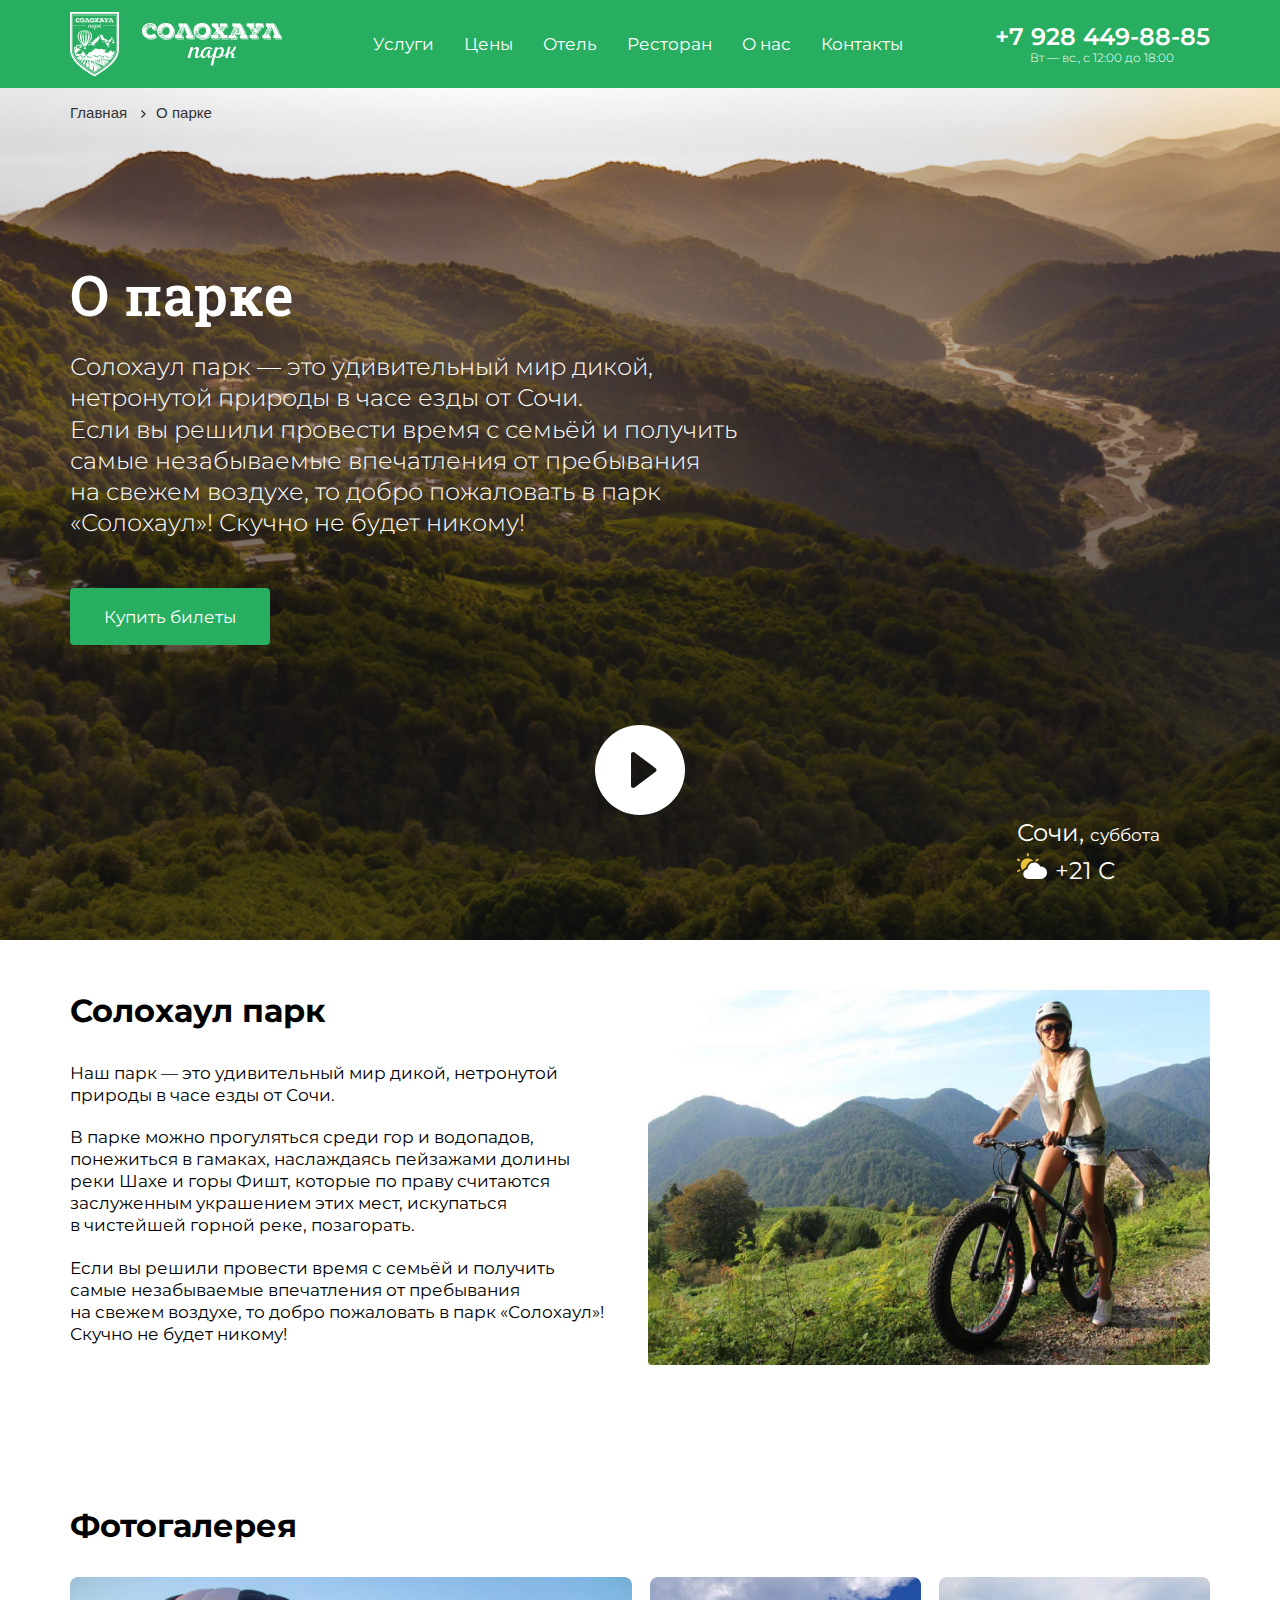
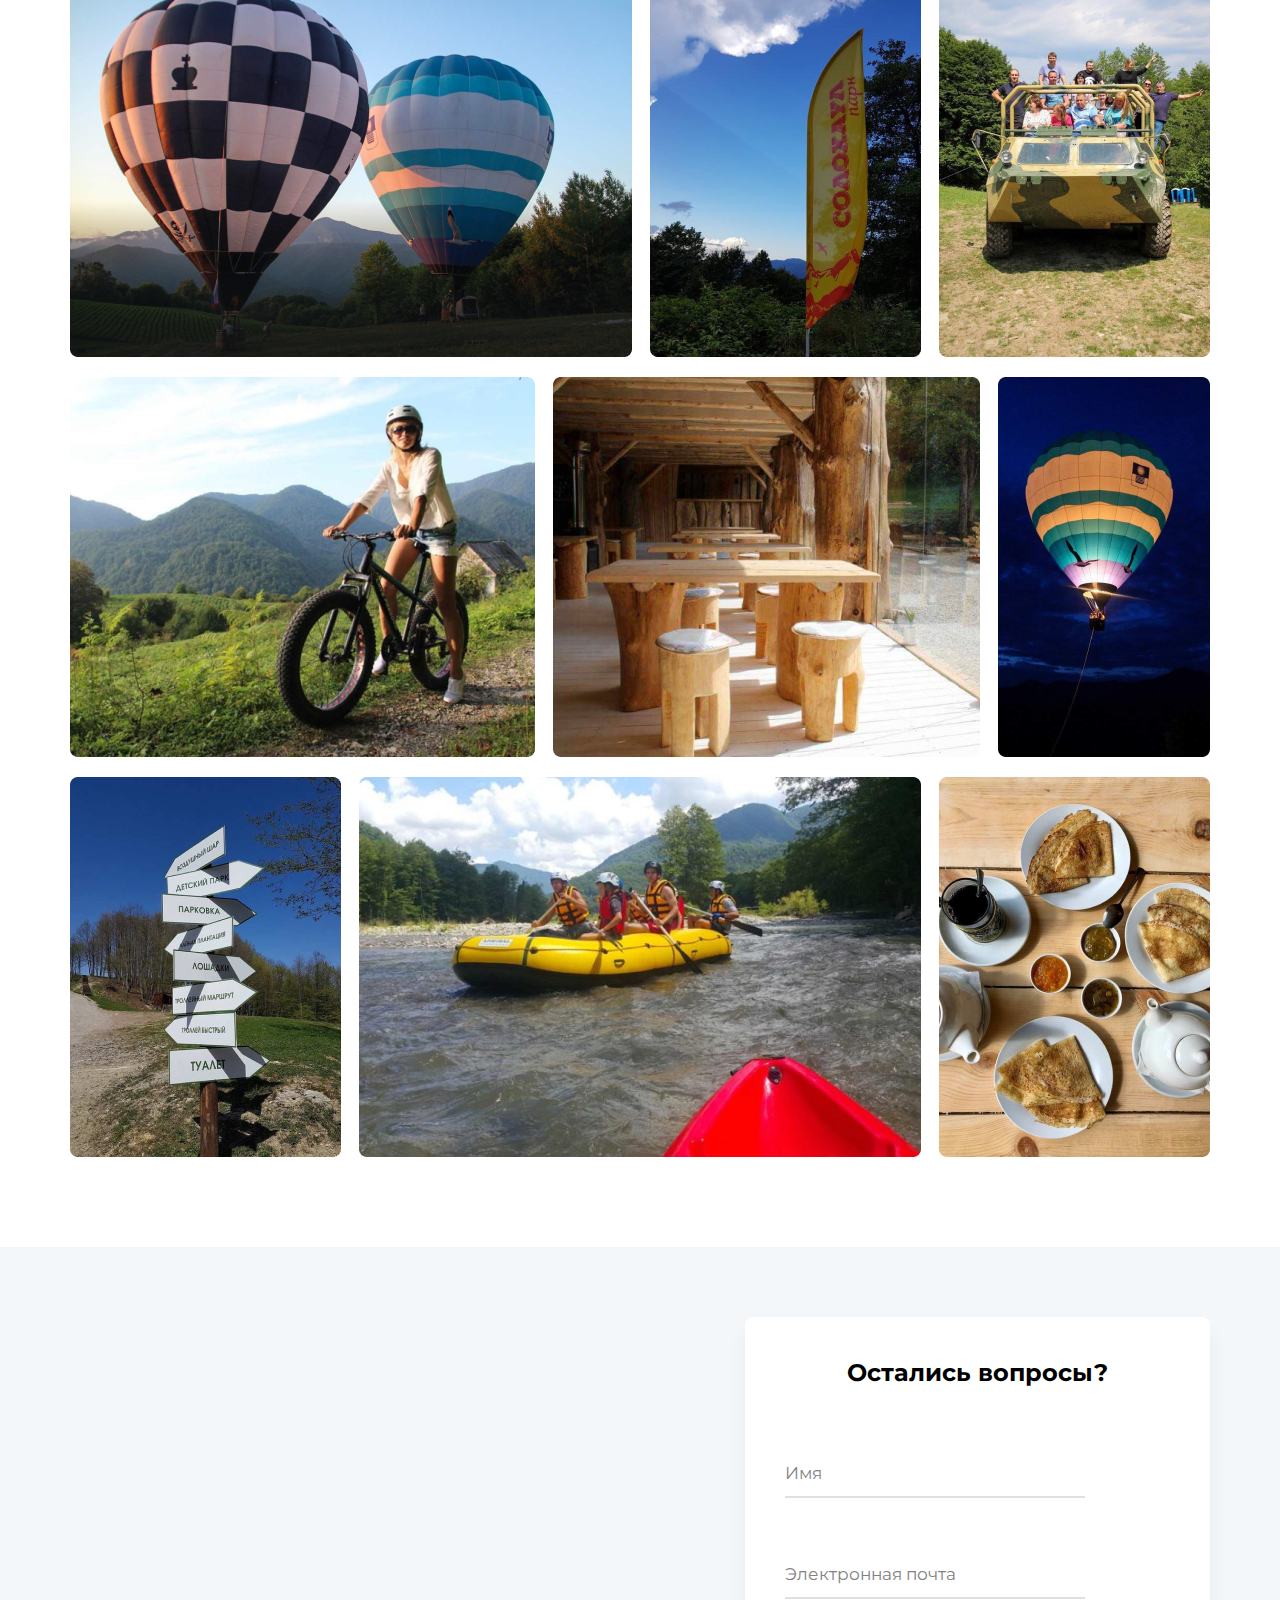
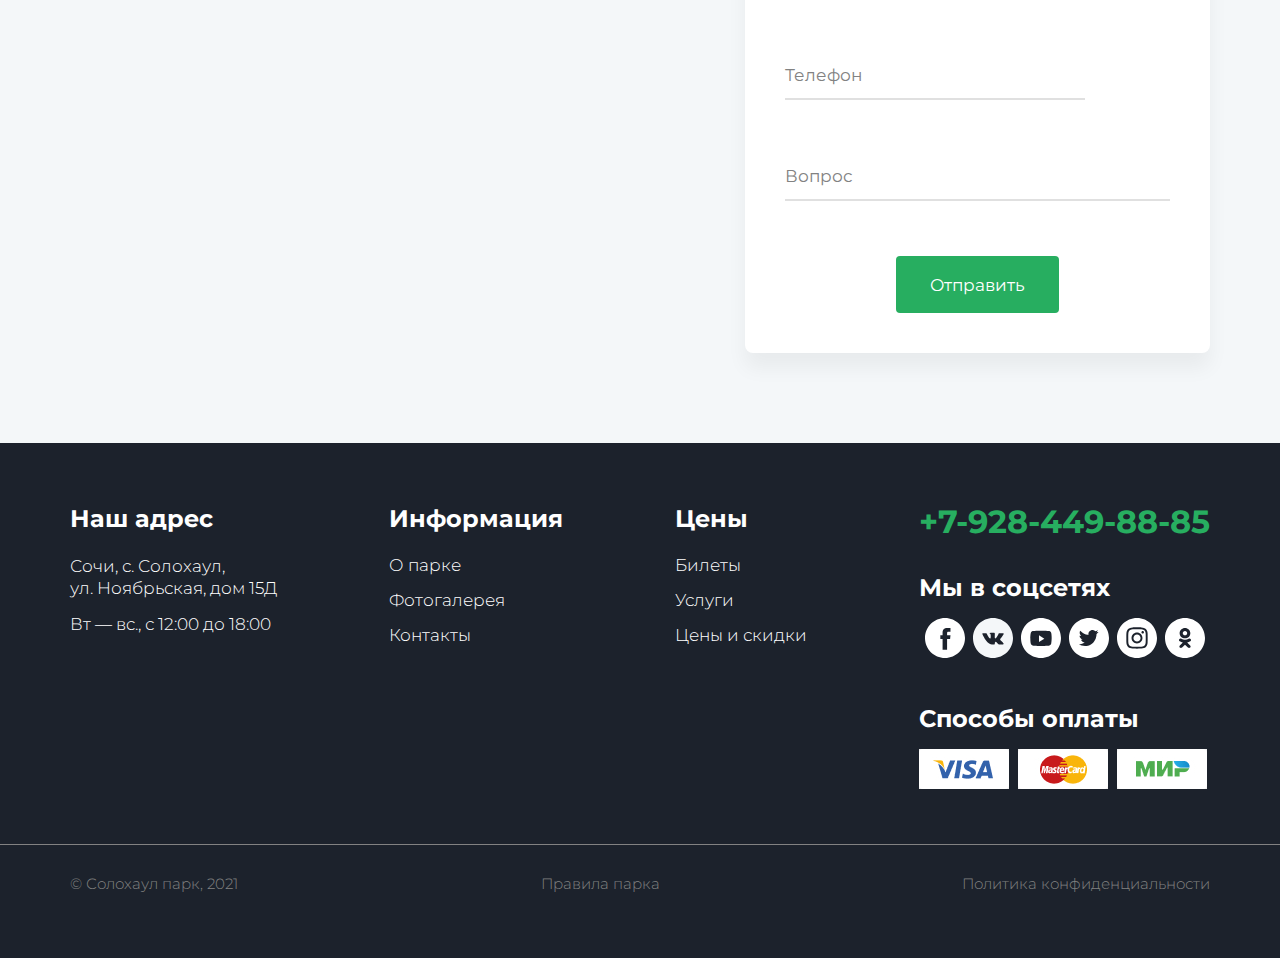
==== about.html @ 39787b90 "added new about section" ====
<!DOCTYPE html>
<html lang="ru">
<head>
  <meta charset="UTF-8">
  <meta http-equiv="X-UA-Compatible" content="IE=edge">
  <meta name="viewport" content="width=device-width, initial-scale=1.0">
  <title>О нас</title>
  <link rel="stylesheet" href="./assets/css/style.css">
</head>
  <body>

    <header class="header">
      <div class="container header__container">
  
        <!-- Logo -->
        <a class="header__logo" href="#">
          <img src="./assets/svg/logo.svg" alt="Эмблема">
          <img src="./assets/img/logo.png" alt="Солохаул Парк">
        </a>
        <!-- Logo end -->
  
        <!-- Menu -->
        <nav>
          <ul class="navigation__list">
            <li class="list__item">
              <a href="#">Услуги</a>
              <ul class="submenu">
                <li class="submenu__item"><a href="#">Свободные полёты на воздушном шаре</a></li>
                <li class="submenu__item"><a href="#">Полет над долиной на дерижабле</a></li>
                <li class="submenu__item"><a href="#">Зиплайн протяженностью в 1 км
                </a></li>
                <li class="submenu__item"><a href="#">Трофи-экскурсия на настоящем БТР</a></li>
                <li class="submenu__item"><a href="#">Рафтинг (сплав по горной реке)</a></li>
                <li class="submenu__item"><a href="#">Троллейный парк длинной в 1 км</a></li>
                <li class="submenu__item"><a href="#">Тир на территории «Солохаул» парка</a></li>
                <li class="submenu__item"><a href="#">Корпоративные мероприятия</a></li>
                <li class="submenu__item"><a href="#">Подарочные сертификаты на услуги</a></li>
              </ul>
            </li>
            <li class="list__item"><a href="#">Цены</a></li>
            <li class="list__item"><a href="#">Отель</a></li>
            <li class="list__item"><a href="#">Ресторан</a></li>
            <li class="list__item"><a href="#">О нас</a></li>
            <li class="list__item"><a href="#">Контакты</a></li>
          </ul>
        </nav>
        <!-- Menu end -->
  
        <!-- Contacting -->
        <div class="contacting">
          <a href="tel: +7 928 449-88-85" class="header__number">+7 928 449-88-85</a>
          <span class="works-hours">Вт — вc., с 12:00 до 18:00</span>
        </div>
        <!-- Contacting end -->
  
        <!-- Burger -->
        <div class="header__burger">
          <span></span>
        </div>
        <!-- Burger end -->
  
      </div>
    </header>

    <main>

      <!-- Opening -->

    <section class="about-us opening">
      <div class="container opening__container">

        <div class="bread-crumbs">
          <ul class="bread-crumbs__list">
            <li>
              <a href="#" class="bread-crumbs__item">Главная</a>
            </li>
            <li>
              <a href="#" class="bread-crumbs__item">О парке</a>
            </li>
          </ul>
        </div>

        <div class="opening__inner">
          <h1 class="title main__title">О парке</h1>
          <p>Солохаул парк — это удивительный мир дикой, нетронутой природы в часе езды от Сочи.</p>
          <p class="second-description">Если вы решили провести время с семьёй и получить самые незабываемые впечатления от пребывания на свежем воздухе, то добро пожаловать в парк «Солохаул»! Скучно не будет никому!</p>
          <button class="btn btn--green">Купить билеты</button>
        </div>

        
        <div class="widget">
          <!-- Play button -->
          <div class="play-btn">
            <img src="./assets/svg/play.svg" alt="Play">
          </div>
          <!-- Play button end -->

          <!-- Weather -->
          <div class="weather">
            <div class="town">Сочи, <span>суббота</span></div>
            <div class="temperature">+21 С</div>
          </div>
          <!-- Weather end -->
          
        </div>
      </div>
    </section>

    <!-- Opening end -->


    <!-- About -->

    <section class="about">
      <div class="container about__container">
        <div class="about__inner">
          <h2 class="about__subtitle">Солохаул парк</h2>
          <p class="about__description">Наш парк — это удивительный мир дикой, нетронутой природы в часе езды от Сочи.</p>
          <p class="about__description">В парке можно прогуляться среди гор и водопадов, понежиться в гамаках, наслаждаясь пейзажами долины реки Шахе и горы Фишт, которые по праву считаются заслуженным украшением этих мест, искупаться в чистейшей горной реке, позагорать.</p>
          <p class="about__description">Если вы решили провести время с семьёй и получить самые незабываемые впечатления от пребывания на свежем воздухе, то добро пожаловать в парк «Солохаул»! Скучно не будет никому!</p>
        </div>

        <img src="./assets/img/about-img.jpg" alt="Велосипедист в горах">

      </div>
    </section>

    <!-- About end -->

    <!-- Gallery -->

    <section class="gallery">
      <div class="container gallery__container">
        <h2 class="gallery__title">Фотогалерея</h2>
        <div class="grid__photo">
          <a href="#"><img src="./assets/img/air-baloon.png" alt="Воздушный шар"></a>
          <a href="#"><img src="./assets/img/solohaul-flag.png" alt="Флаг Солохаул"></a>
          <a href="#"><img src="./assets/img/btr.png" alt="БТР"></a>
          <a href="#"><img src="./assets/img/bike.png" alt="Поездки на велосипеде"></a>
          <a href="#"><img src="./assets/img/tree-kitchen.png" alt="Интерьер кухни"></a>
          <a href="#"><img src="./assets/img/air-baloon2.png" alt="Ночные полеты на воздушном шаре"></a>
          <a href="#"><img src="./assets/img/pointer.png" alt="Указатель"></a>
          <a href="#"><img src="./assets/img/rowing.png" alt="Гребля"></a>
          <a href="#"><img src="./assets/img/dishes.png" alt="Блюда"></a>
        </div>
      </div>

      <div class="slider">
        <button class="dots dots--active"></button>
        <button class="dots"></button>
        <button class="dots"></button>
        <button class="dots"></button>
        <button class="dots"></button>
        <button class="dots"></button>
        <button class="dots"></button>
        <button class="dots"></button>
        <button class="dots"></button>
      </div>
    </section>

    <!-- Gallery end -->

    <!-- Form -->

    <section class="question">
      <div class="container question__container">
          <div class="google-map">
            <iframe src="https://www.google.com/maps/embed?pb=!1m18!1m12!1m3!1d2879.334773196397!2d39.609070715672225!3d43.80741495046246!2m3!1f0!2f0!3f0!3m2!1i1024!2i768!4f13.1!3m3!1m2!1s0x40f42f19dc49d479%3A0xcc742be058c76a52!2z0KHQvtC70L7RhdCw0YPQuyDQn9Cw0YDQui4g0K3QutC-INCf0LDRgNC6ICLQl9C10LvRkdC90LDRjyDQv9C-0LvRj9C90LAiLg!5e0!3m2!1sru!2sru!4v1621173971557!5m2!1sru!2sru" width="629" height="628" style="border:0;" allowfullscreen="" loading="lazy"></iframe>
          </div>

          <form action="" method="get" class="question__form">
            <h3 class="question__title">Остались вопросы?</h3>

            <div class="form__name field">
              <input type="text" name="name" id="name" required>
              <label for="name">Имя</label>
              <div class="placeholder-error placeholder-error--name">Укажите имя</div>
            </div>

            <div class="form__email field">
              <input type="text" name="name" id="email" required>
              <label for="email">Электронная почта</label>
              <div class="placeholder-error placeholder-error--email">Укажите email</div>
            </div>

            <div class="form__number field">
              <input type="text" name="name" id="number" required>
              <label for="number">Телефон</label>
              <div class="placeholder-error placeholder-error--number">Укажите телефон</div>
            </div>

            <div class="form__question field">
              <textarea rows="1" cols="1" name="name" id="area" required></textarea>
              <label for="area">Вопрос</label>
              <div class="placeholder-error placeholder-error--question">Укажите вопрос</div>
            </div>
            <button class="btn btn--green btn--form">Отправить</button>
          </form>

      </div>
    </section>

    <!-- Form end -->

    </main>

    <!-- Footer -->

  <footer class="footer">
    <div class="container footer__container">

      <!-- Details -->

      <section class="details">
        <h3 class="details__title title">
          Наш адрес
        </h3>
        <p class="details__street">
          Сочи, с. Солохаул, <br>ул. Ноябрьская, дом 15Д
        </p>
        <p class="details__hours">
          Вт — вc., с 12:00 до 18:00
        </p>
      </section>

      <!-- Details end -->


      <!-- Info -->

      <section class="info">
        <h3 class="info__title title">Информация</h3>
        <ul class="info__list">
          <li><a href="#" class="info__link info__link-1">О парке</a></li>
          <li><a href="#" class="info__link info__link-2">Фотогалерея</a></li>
          <li><a href="#" class="info__link info__link-3">Контакты</a></li>
        </ul>
      </section>

      <!-- Info end -->


      <!-- Price -->
      
      <section class="price">
        <h3 class="price__title title">Цены</h3>
        <ul class="price__list">
          <li><a href="#" class="price__link price__link-1">Билеты</a></li>
          <li><a href="#" class="price__link price__link-2">Услуги</a></li>
          <li><a href="#" class="price__link price__link-3">Цены и скидки</a></li>
        </ul>
      </section>

      <!-- Price end -->

      <!-- Social icons -->

        <div class="social">

          <!-- Number -->

          <div class="phone">
            <a href="tel: +7-928-449-88-85" class="number">+7-928-449-88-85</a>
          </div>

          <!-- Nubmer end -->

          <div class="social__icons">
            <h3 class="social__title title">Мы в соцсетях</h3>
            <ul class="social__list">
              <li><a class="facebook" href="#"></a></li>
              <li><a class="vk" href="#"></a></li>
              <li><a class="youtube" href="#"></a></li>
              <li><a class="twitter" href="#"></a></li>
              <li><a class="insta" href="#"></a></li>
              <li><a class="odnoklassniki" href="#"></a></li>
            </ul>
          </div>
          

          <!-- Payment -->

          <div class="payments">
            <h3 class="payments__title title">Способы оплаты</h3>
            <button><img src="./assets/img/visa.jpg" alt="Виза"></button>
            <button><img src="./assets/img/mastercard.jpg" alt="Мастер Кард"></button>
            <button><img src="./assets/img/mir.jpg" alt="Мир"></button>
          </div>

          <!-- Payments end -->

      </div>

      <!-- Social end -->

    </div>

    <!-- Copyright -->

    <div class="copyright">
      <div class="container copyright__container">
        <a href="#">© Солохаул парк, 2021</a>
        <a href="#">Правила парка</a>
        <a href="#">Политика конфиденциальности</a>
     </div>
    </div>

    <!-- Copyright end -->

  </footer>

  <!-- Footer end -->


  </body>
---- assets/css/style.css ----
@import url('https://fonts.googleapis.com/css2?family=Montserrat:wght@100;200;300;400;500;600;700;800;900&family=Roboto+Slab:wght@100;300;400;500;600;700;800;900&display=swap');

/* ----- Common Styles ----- */

* {
  margin: 0;
  padding: 0;
  box-sizing: border-box;
  list-style: none;
  text-decoration: none;
  outline: 0;
  font-family: 'Montserrat', 'Roboto Slab', sans-serif;
}

body {
  min-height: 100%;
  font-size: 17px;
  line-height: 1.2;
}

::-webkit-scrollbar {
  display: none;
  width: 0;
}


/* ----- Green section ----- */

.section-green {
  padding: 50px 0px;
  background-color: #27AE60;
  color: #ffffff;
}


/* ----- Container ----- */

.container {
  width: 100%;
  margin: 0 auto;
}

@media (min-width: 1px) {

  .container {
    padding: 0px 20px;
  }

}

@media (min-width: 360px) {

  .container {
    max-width: 100%;
  }

}

@media (min-width: 576px) {

}

@media (min-width: 768px) {

}

@media (min-width: 992px) {

  .container {
    padding: 0px 15px;
  }

  .container {
    max-width: 960px;
  }
}

@media (min-width: 1200px) {

  .container {
    padding: 0px;
  }

  .container {
    max-width: 1140px;
    
  }
}

/* ----- Typography ----- */

h1 {
  font-family: 'Roboto Slab', sans-serif;
}

h1, h2, h3 {
  line-height: 1.3;
}

@media (min-width: 1px) {

  h1, h2 {
    font-size: 24px;
  }

  h3 {
    font-size: 17px;
  }

}

@media (min-width: 768px) {

  h1 {
    font-size: 56px;
  }

  h2 {
    font-size: 32px;
  }

  h3 {
    font-size: 24px;
  }

}


/* ----- Btns ----- */

button {
  border: 0;
  cursor: pointer;
}

button img {
  width: 90px;
  height: 40px;
  display: flex;
  border-radius: 4px;
}

.btn.btn--green {
  width: 200px;
  height: 57px;
  display: flex;
  align-items: center;
  justify-content: center;
  background-color: #27AE60;
  border: 0;
  border-radius: 4px;
  cursor: pointer;
  color: #ffffff;
  font-size: 17px;
  line-height: 1.2;
  transition: .2s linear;
}

.btn.btn--border {
  margin: 0 auto;
  border: 1px solid #ffffff;
}

.btn.btn--form {
  width: 163px;
  margin: 0 auto;
}

.btn:hover {
  background-color: #31C670;
  transition: .2s linear;
}

.btn:active {
  background-color:#1A8748;
  transition: .1s linear;
}

/* ------ Header adaptive ------ */

@media (min-width: 1px) {

  .header {
    padding: 32px 0px 33.32px;
    background-color: #27AE60;
  }

  .header__container {
    display: flex;
    align-items: center;
    justify-content: space-between;
  }

  /* --- Logo --- */

  .header__logo img:first-child {
    display: none;
  }

  .header__logo img:last-child {
    width: 80px;
    height: 24.68px;
  }

  /* --- Logo end */


  /* --- Contacting --- */

  .contacting {
    display: flex;
    flex-direction: column;
  }

  .header__number {
    text-align: center;
    font-size: 15px;
    font-weight: 600;
    color: #ffffff;
  }
  
  .works-hours {
    text-align: center;
    font-size: 8px;
    font-weight: 300;
    color: #ffffff;
  }

  /* --- Contacting end */


  /* --- Burger --- */

  .header__burger {
    position: relative;
    width: 24px;
    height: 19px;
    cursor: pointer;
  }

  .header__burger span {
    background-color: #ffffff;
    position: absolute;
    width: 100%;
    height: 3px;
    top: 8px;
    left: 0;
    transition: .3s linear;
    border-radius: 4px;
  }

  .header__burger::before,
  .header__burger::after {
    content: '';
    background-color: #ffffff;
    position: absolute;
    width: 100%;
    height: 3px;
    left: 0;
    transition: .3s linear;
    border-radius: 4px;
  }

  .header__burger::before {
    top: 0px;
  }

  .header__burger::after {
    bottom: 0px;
  }

  /* --- Burger end --- */

}

@media (min-width: 576px) {

  .header {
    padding: 24px 0px 23px;
  }

  /* --- Burger --- */

  .header__burger {
    width: 35px;
  }

  /* --- Burger end --- */

}

@media (min-width: 768px) {

  /* --- Logo --- */

  .header__logo {
    display: flex;
  }

  .header__logo img:last-child {
    width: 140px;
    height: 43px;
  }

  /* --- Logo end --- */


  /* --- Contacting --- */

  .header__number {
    margin-bottom: 0px;
    font-size: 24px;
    line-height: 1.2;
  }
  
  .works-hours {
    font-size: 12px;
  }

  /* --- Contacting end */


  /* --- Burger --- */

  .header__burger {
    width: 50px;
    height: 24px;
  }

  .header__burger span {
    top: 10px;
  }

  .header__burger span,
  .header__burger::before,
  .header__burger::after {
    height: 4px;
  }

  /* --- Burger end --- */

}

/* ----- Main version ----- */

@media (max-width: 1200px) {
  nav {
    display: none;
  }
}

@media (min-width: 1200px) {

  .header {
    padding: 0px;
  }

  /* --- Logo --- */

  .header__logo {
    align-items: center;
  }

  .header__logo img:first-child {
    display: flex;
    margin-right: 22.52px
  }

  /* --- Logo end --- */


  /* --- Navigation --- */

  nav {
    display: flex;
  }

  .navigation__list {
    display: flex;
  }

  .list__item a {
    display: flex;
    padding: 34px 15px;
    color: #ffffff;
    transition: .1s linear;
  }

  .list__item:hover {
    background-color: #239C56;
    transition: .1s linear;
  }

  .submenu {
    display: none;
    z-index: 2;
  }

  .list__item:first-child:hover .submenu {
    top: 87px;
    display: flex;
    flex-direction: column;
    position: absolute;
  }

  .submenu__item a {
    display: block;
    padding: 18px 30px;
    background-color: #ffffff;
    color: #333333;
  }

  .submenu__item a:hover {
    color: #ffffff;
    background-color: #27AE60;
  }

  /* --- Navigation end --- */


  /* --- Burger --- */

  .header__burger {
    display: none;
  }

  /* --- Burger end ---  */

}


/* ----- Opening adaptive ----- */

@media (min-width: 1px) {

  .opening {
    padding: 100px 0px 50px;
    background: url(../img/opening-img.jpg) top no-repeat;
    background-size: cover;
  }

  .opening__container {
    position: relative;
    color: #ffffff;
  }

  .main__title {
    white-space: pre;
  }

  .main__title span {
    display: block;
    margin-top: 20px;
  }

  .opening__inner {
    max-width: 280px;
    margin-bottom: 60px;
  }

  .opening__inner p {
    margin-bottom: 40px;
    font-size: 17px;
    line-height: 1.3;
  }

  /* ----- Widget block ----- */

  .widget {
    display: flex;
    justify-content: space-around;
    align-items: center;
  }
  
  .town {
    margin-bottom: 5px;
  }

  .town,
  .temperature {
    font-size: 24px;
  }

  .town span {
    font-size: 17px;
  }

  .temperature::before {
    content: '';
    display: inline-block;
    width: 30px;
    height: 26px;
    background: url(../svg/weather.svg) no-repeat;
    margin-right: 8px;
  }

  /* ----- Widget block end ----- */

}

@media (min-width: 768px) {

  .opening__inner {
    max-width: unset;
  }

  .main__title {
    white-space: unset;
  }

  .opening p {
    font-size: 24px;
    margin: 40px 0px 50px;
  }

  .play-btn {
    position: relative;
    bottom: 130px;
    display: flex;
  }

  .play-btn img {
    width: 90px;
    height: 90px;
    z-index: 0;
    cursor: pointer;
  }

  .weather {
    position: absolute;
    right: 50px;
  }

}

@media (min-width: 1400px) {

  .opening {
    padding: 170px 0px;
    background: url(../img/opening-img2.jpg) no-repeat;
    background-size: cover;
  }

  .play-btn {
    position: absolute;
    top: 30%;
    right: 15%;
    bottom: 0;
  }

  .weather {
    bottom: -100px;
  }

}


/* ----- About ----- */

@media (min-width: 1px) {

  .about {
    padding: 50px 0px;
  }

  .about__container {
    display: flex;
    flex-direction: column;
  }

  .about__subtitle {
    margin-bottom: 30px;
  }

  .about p {
    margin-bottom: 20px;
    font-size: 15px;
    line-height: 1.3;
  }

  .about img {
    display: flex;
    width: 280px;
    height: 170px;
    margin: 0 auto;
    border-radius: 4px;
  }
}

@media (min-width: 576px) {

  .about p {
    font-size: 16px;
  }

  .about p:last-child {
    margin-bottom: 40px;
  }

  .about img {
    min-width: 50%;
    height: auto;
  }
}

@media (min-width: 768px) {

  .about p {
    font-size: 17px;
  }

  .about p:last-child {
    margin-bottom: 30px;
  }

  .about img {
    min-width: 728px;
    height: 440px;
  }
}

@media (min-width: 1200px) {

  .about {
    padding: 50px 0px 70px;
  }

  .about__container {
    display: flex;
    flex-direction: row;
    gap: 35px;
  }

  .about__inner {
    min-width: 541px;
  }

  .about p:last-child {
    margin-bottom: 0px;
  }

  .about img {
    min-width: 562px;
    height: 375px;
  }
}

/* ----- About end ----- */


/* ----- Services ----- */

@media (min-width: 1px) {

  .services {
    padding-bottom: 50px;
  }

  .services__subtitle {
    margin-bottom: 30px;
  }

  .items,
  .services__items {
    display: flex;
    flex-wrap: wrap;
    flex-direction: column;
    gap: 30px 0px;
  }

  .column,
  .items__column {
    max-width: 280px;
    margin: 0 auto;
    box-shadow: 0px 4px 6px rgba(0, 0, 0, 0.06);
    border-radius: 8px;
    transition: .2s linear;
  }

  .items__column:hover {
    box-shadow: 0px 2px 5px #27AE60;
    transition: .3s linear;
    transition-delay: .2s;
  }

  .items__column figure {
    display: flex;
    overflow: hidden;
    border-radius: 4px;
  }

  .items__column:hover img {
    transform: scale(1.05);
    transition: .2s linear;
  } 

  .items__column img {
    transition: .2s linear;
  }

  .services img {
    display: flex;
    width: 280px;
    height: 250px;
  }

  .column__content {
    padding: 20px 20px 20px 15px;
  }

  .services span {
    display: flex;
    margin-bottom: 20px;
    font-size: 13px;
    line-height: 1.2;
    color: #27AE60;
  }

  .services__caption {
    margin-bottom: 20px;
    font-size: 17px;
    color: #333333;
  }

  .services__description {
    font-size: 15px;
    line-height: 1.3;
    margin-bottom: 17px;
    color: #333333;
  }

  /* --- Slider --- */

  .arrow {
    width: 35px;
    height: 35px;
    display: flex;
    margin-left: auto;
    background: url(../svg/arrow.svg) no-repeat;
    transition: .2s linear;
  }

  .arrow:hover {
    background: url(../svg/arrow-active.svg) no-repeat;
    transition: .2s linear;
  }

  .slider {
    display: flex;
    justify-content: center;
    gap: 15px;
    margin-top: 40px;
  }

  .dots {
    width: 10px;
    height: 10px;
    background: url(../svg/dots.svg) no-repeat;
    cursor: pointer;
  }

  .dots--active {
    background: url(../svg/dots-hover.svg) no-repeat;
  }
  
}

@media (min-width: 768px) {

  .services__container {
    max-width: 820px;
  }

  .items,
  .services__items {
    flex-direction: row;
    justify-content: space-between;
    gap: 40px 0px;
  }

  .items__column {
    position: relative;
    min-width: 354px;
    min-height: 593px;
    margin: 0;
  }

  .items__column:last-child {
    width: 100%;
    margin: 0 auto;
  }

  .services img {
    width: 100%;
  }

  .services__caption {
    font-size: 24px;
  }

  .services__description {
    font-size: 17px;
  }

  .arrow {
    position: absolute;
    bottom: 0;
    right: 20px;
    transform: translate(0px, -20px);
  }

}

@media (min-width: 1200px) {

  .services {
    padding-bottom: 70px;
  }

  .services__container {
    max-width: 1140px;
  }

  .items,
  .services__items {
    flex-direction: row;
    justify-content: space-between;
    gap: 20px 19px;
  }

  .items__column:last-child {
    width: 100%;
    margin: 0;
  }

  .services img {
    width: 100%;
  }

  .arrow {
    position: absolute;
    bottom: 0;
    right: 20px;
    transform: translate(0px, -20px);
  }

  .slider {
    display: none;
  }

}

/* ----- Services end ----- */


/* ----- Transfer ----- */

@media (min-width: 1px) {

  .transfer__container {
    text-align: center;
  }

  .transfer img {
    width: 106px;
    height: 73px;
    margin: 0 auto 30px;
  }

  .transfer__subtitle {
    margin-bottom: 20px;
  }

  .transfer__description {
    font-weight: 300;
  }

  .transfer__inner {
    margin-bottom: 30px;
  }

  .transfer__btn {
    display: flex;
    justify-content: center;
    flex-direction: column;
  }

  .transfer .btn {
    margin: 30px auto 35px;
  }

  .search {
    position: relative;
    display: inline-flex;
    align-items: center;
    justify-content: center;
    font-weight: 300;
    color: #ffffff;
  }

  .search::before {
    content: '';
    display: inline-block;
    width: 30px;
    height: 30px;
    background: url(../svg/search-icon.svg) no-repeat;
    margin-right: 10px;
    transition: .5s ease;
  }

  .search:hover::before {
    transform: rotate(360deg);
    transition: .5s ease;
  }

  .search::after {
    content: '';
    position: absolute;
    display: block;
    width: 15px;
    height: 1px;
    background: url(../svg/border-bottom.svg) no-repeat;
    bottom: 0;
    left: 50%;
    transform: translate(-35px, 0px);
    transition: .2s linear;
  }

  .search:hover::after {
    width: 105px;
    transition: .2s linear;
  }

}

@media (min-width: 576px) {

  .transfer__inner {
    display: flex;
    flex-direction: column;
  }

  .transfer__description {
    max-width: 420px;
    margin: 0 auto;
  }

}

@media (min-width: 768px) {

  .transfer__container {
    display: flex;
    flex-direction: column;
    align-items: center;
    text-align: unset;
  }

  .transfer__inner {
    flex-direction: row;
  }

  .transfer img {
    margin-bottom: 0px;
    margin-right: 30px;
  }

  .transfer__subtitle {
    margin-bottom: 5px;
  }

  .transfer__btn {
    flex-direction: row;
  }

  .transfer .btn {
    display: flex;
    margin: 0px 30px 0px 0px;
  }

  .search::after {
    transform: translate(-35px, -15px);
  }

}

@media (min-width: 1200px) {

  .transfer__container {
    flex-direction: row;
    justify-content: space-between;
  }

  .transfer__inner {
    margin-bottom: 0px;
  }

}

/* ----- Transfer end ----- */


/* ----- Programs ----- */

@media (min-width: 1px) {

  .programs {
    padding: 50px 0px 70px;
  }

  .programs__subtitle {
    text-align: center;
    margin-bottom: 30px;
  }

  .programs__grid {
    display: flex;
    align-items: center;
    flex-direction: column;
  }

  .grid__cell {
    display: flex;
    justify-content: center;
    position: relative;
    max-width: 280px;
  }

  .grid__cell:not(:last-child) {
    margin-bottom: 20px;
  }

  .grid__content {
    display: flex;
    min-width: 280px;
    align-items: center;
    justify-content: space-between;
    position: absolute;
    z-index: 5;
    bottom: 0;
    padding: 25px 20px 25px 15px;
    color: #ffffff;
  }

  .programs__caption {
    max-width: 140px;
    font-weight: 600;
  }

  .grid__cell figure {
    display: flex;
    overflow: hidden;
    border-top-right-radius: 4px;
    border-bottom-right-radius: 4px;
  }

  .grid__cell img {
    transition: .2s linear;
  }

  .grid__cell:hover img {
    transform: scale(1.05);
    transition: .2s linear;
  } 

  .programs__description {
    display: none;
  }

  .grid__cell .arrow {
    background: url(../svg/arrow-active.svg) no-repeat;
  }

  .grid__cell .arrow--grid {
    margin: 0;
  }

}

@media (min-width: 576px) {

  .grid__cell {
    display: flex;
    justify-content: center;
    position: relative;
    max-width: 357px;
  }

  .grid__content {
    min-width: 357px;
    padding: 20px 25px;
  }

}

@media (min-width: 768px) {

  .programs__grid {
    justify-content: center;
    flex-direction: row;
    flex-wrap: wrap;
    gap: 20px;
  }

  .grid__cell:first-child, 
  .grid__cell-top .grid__content {
    min-width: 728px;
  }

  .grid__cell:not(:last-child) {
    margin-bottom: 0px;
  }

  .grid__cell-top .grid__caption {
    max-width: 563px;
  }

  .grid__caption {
    max-width: 190px;
  }

  .programs__caption {
    margin-bottom: 10px;
    max-width: unset;
  }

  .programs__description {
    display: flex;
    font-size: 17px;
    line-height: 1.3;
    font-weight: 300;
  }

  .grid__cell .arrow {
    transform: translate(0px, -35px);
  }

}

@media (min-width: 1200px) {

  .programs {
    padding: 50px 0px 90px;
  }

  .programs__subtitle {
    text-align: unset;
  }

  .programs__grid {
    flex-direction: row;
    flex-wrap: nowrap;
    gap: 0px 20px;
  }

  .grid__cell,
  .grid__content {
    min-width: 273px;
  }

  .grid__cell:first-child, 
  .grid__cell-top .grid__content {
    min-width: 562px;
  }

}


/* ----- Programs end ----- */


/* ----- Individual ----- */


@media (min-width: 1px) {

  .individual {
    padding: 50px 0px 70px;
    background-color: #F4F7F9;
  }

  .individual-title {
    text-align: center;
  }

  .individual .items__column {
    min-height: 400px;
    color: #ffffff;
  }

  .individual .items__column figure {
    display: block;
  }

  .individual img {
    min-width: 100%;
    min-height: 250px;
  }

  .individual-caption {
    display: inline-flex;
    transition: .2s linear;
  }

  .individual .items__column:hover h3 {
    color: #27AE60;
    transition: .2s linear;
  }

  .individual .services__description {
    margin-bottom: 0px;
    color: #333333;
  }

  .individual .slider {
    margin-top: 40px;
  }

}

@media (min-width: 768px) {

  .individual__container {
    max-width: 820px;
  }

  .individual .column__content {
    padding: 20px 20px 40px;
  }

}

@media (min-width: 1200px) {

  .individual__container {
    max-width: 1140px;
  }

  .individual-title {
    text-align: unset;
  }

  .individual .column__content {
    padding: 30px 20px 40px;
  }

}

/* ----- Individual end ----- */


/* ----- Advantages ----- */

@media (min-width: 1px) {

  .advantages__container {
    display: flex;
    flex-direction: column;
    justify-content: center;
    align-items: center;
  }

  .advantages__list img {
    margin-right: 20px;
  }

  .advantages__list li {
    display: flex;
    align-items: center;
    margin-bottom: 30px;
  }

  .list__column--right li:last-child {
    margin-bottom: 0px;
  }


  /* --- Line --- */

  .line {
    width: 114px;
    height: 1px;
    margin: 30px auto;
    background-color: #ffffff;
  }

  /* --- Line end --- */

  .selling__title {
    margin-bottom: 20px;
  }

}

@media (min-width: 576px) {

  .line {
    width: 200px;
    margin: 50px auto;
  }

}

@media (min-width: 768px) {

  .advantages__list {
    display: flex;
    align-items: center;
    gap: 126px;
  }

  .list__column {
    display: flex;
    flex-direction: column;
    gap: 30px;
  }

  .advantages__list li {
    margin-bottom: 0px;
  }

  .advantages__list li:first-child {
    max-width: 212px;
  }

  .advantages__list li {
    max-width: 260px;
  }

  .advantages__list li::before {
    margin-right: 20px;
  }

  .advantages__list li:not(:last-child) {
    margin-bottom: 0px;
  }

  .line {
    margin: 30px auto;
  }

  .selling {
    display: flex;
    align-items: center;
  }

  .selling__title {
    margin-right: 30px;
    margin-bottom: 0px;
  }

}

@media (min-width: 992px) {

  .advantages__list {
    gap: 175px;
  }

  .list__column {
    gap: 50px;
  }

  .line {
    margin: 50px auto;
  }

}

@media (min-width: 1200px) {

  .advantages__container {
    flex-direction: row;
    padding: 0px;
  }

  .advantages__list {
    gap: 0px;
  }

  .list__column--left {
    margin-right: 50px;
  }

  .advantages__list::after {
    content: '';
    display: inline;
    height: 114px;
    width: 1px;
    margin: 0px 40px;
    background-color: #ffffff;
  }

  .line {
    display: none;
  }

  .advantages__list li:first-child,
  .advantages__list li {
    max-width: unset;
  }

  .selling {
    flex-direction: column;
  }

  .selling__title {
    margin-bottom: 30px;
    margin-right: 0px;
  }

}

/* ----- Advantages end ----- */

/* ----- Gallery ----- */

@media (min-width: 1px) {

  .gallery {
    padding: 50px 70px;
  }

}

@media (min-width: 1px) {

  .gallery {
    padding: 70px 0px 90px;
  }

  .gallery__container {
    max-width: 280px;
    padding: 0px;
  }

  .gallery__title {
    margin-bottom: 30px;
  }

  .grid__photo {
    display: flex;
    flex-direction: row;
    flex-wrap: nowrap;
    justify-content: start;
    gap: 0px 20px;
    overflow: scroll;
  }

  .grid__photo,
  .grid__photo a {
    display: flex;
  }

}

@media (min-width: 576px) {

  .gallery__container {
    max-width: 540px;
  }

}

@media (min-width: 768px) {

  .gallery__container {
    max-width: 720px;
  }

}

@media (min-width: 992px) {

  .gallery__container {
    max-width: 960px;
  }

  .grid__photo {
    max-width: 850px;
  }

}

@media (min-width: 1200px) {

  .gallery__container {
    max-width: 1140px;
  }

  .grid__photo {
    flex-wrap: wrap;
    justify-content: space-between;
    gap: 20px 0px;
    max-width: unset;
  }

}

@media (min-width: 1320px) {

  .grid__photo {
    display: flex;
    flex-wrap: wrap;
    justify-content: space-between;
  }

  .grid__photo a {
    display: flex;
  }

}

/* ----- Gallery end ----- */

/* ----- Question ----- */

@media (min-width: 1px) {

  .question {
    padding: 50px 0px 70px;
    background-color: #F4F7F9;
  }

  .question__container {
    display: flex;
    justify-content: space-between;
    flex-direction: column-reverse;
    padding: 0px;
  }

  .question__form {
    padding: 40px 20px 50px;
    margin: 0px 20px;
    background-color: #ffffff;
    box-shadow: 0px 15px 20px rgba(0, 0, 0, 0.05);
    border-radius: 8px;
  }

  .question__title {
    font-size: 17px;
    margin-bottom: 45px;
    text-align: center;
  }

  .google-map {
    margin: 20px auto 0px;
  }

  iframe {
    width: 280px;
    height: 350px;
    border-radius: 0px 0px 8px 8px;
  }

  input,
  textarea {
    width: 100%;
    margin: 0;
  }

}

@media (min-width: 1px) {

  .question__container {
    display: flex;
    justify-content: space-between;
    padding: 0px;
  }

  .field {
    position: relative;
    margin-bottom: 30px;
  }

  /* --- Input --- */

  input,
  textarea {
    padding: 14px 0px;
    border: 0;
    border-bottom: 2px solid #E0E0E0;
    color: #333333;
    font-size: 17px;
    line-height: 1.2;
    margin-bottom: 5px;
  }

  input:focus:invalid,
  textarea:focus:invalid {
    border-bottom: 2px solid #AF261C;
  }

  input:focus ~ .placeholder-error,
  textarea:focus ~ .placeholder-error {
    opacity: 1;
  }

  input:valid ~ .placeholder-error,
  textarea:valid ~ .placeholder-error {
    opacity: 0;
  }

  input:focus,
  input:valid,
  textarea:focus,
  textarea:valid {
    border-bottom: 2px solid #27AE60;
  } 

  /* --- Input end --- */

  label {
    position: absolute;
    padding: 15px 0px;
    left: 0;
    top: 0;
    color: #828282;
    pointer-events: none;
    transition: .3s linear;
  }

  input:focus ~ label,
  input:valid ~ label,
  textarea:focus ~ label,
  textarea:valid ~ label {
    font-size: 15px;
    padding: 0px;
    top: -20px;
    transition: .3s linear;
  }

  .placeholder-error {
    opacity: 0;
    font-size: 13px;
    line-height: 1.2;
    color: #AF261C;
  }

  textarea {
    width: 100%;
    resize: none;
  }

}

@media (min-width: 576px) {

  .question__form {
    padding: 40px 50px 50px;
  }

  .question__title {
    font-size: 24px;
    margin-bottom: 60px;
  }

  input {
    width: 350px;
  }

  textarea {
    width: 460px;
  }

  iframe {
    width: 540px;
    height: 430px;
    border-radius: 8px;
  }

}

@media (min-width: 768px) {

  .question__container {
    max-width: 727px;
  }

  .question__form {
    border-radius: 8px 8px 0px 0px;
  }

  .question__form,
  .google-map {
    margin: 0px;
  }

  iframe {
    width: 727px;
    height: 658px;
    border-radius: 0px 0px 8px 8px;
  }

}

@media (min-width: 1200px) {

  .question {
    padding: 70px 0px 90px;
  }

  .question__container {
    max-width: 1140px;
    flex-direction: row;
  }

  .question__form {
    padding: 40px;
    border-radius: 8px;
  }

  iframe {
    width: 659px;
    height: 628px;
    border-radius: 8px;
  }

  input {
    width: 300px;
  }

  textarea {
    width: 385px;
  }

}



/* ----- Question end ----- */


/* ----- Footer adaptive ----- */

@media (min-width: 1px) {

  .footer {
    padding: 50px 0px;
    background-color: #1C222C;
    color: #ffffff;
  }

  .footer__container {
    display: flex;
    flex-direction: column;
    text-align: center;
  }

  /* --- Details ---  */

  .footer h3, 
  .footer p {
    margin-bottom: 15px;
  }

  .footer p {
    font-weight: 300;
  }

  .details__street {
    max-width: 212px;
    margin: 0 auto 15px;
    line-height: 1.3;
  }

  .footer p:last-child {
    display: block;
    margin-bottom: 30px;
  }

  .footer a {
    display: flex;
    margin-bottom: 15px;
    justify-content: center;
    font-weight: 300;
    color: inherit;
    transition: .2s linear;
  }

  .footer a:hover {
    color: #27AE60;
    transition: .2s linear;
  }

  .info__link.info__link-3 {
    margin-bottom: 30px;
  }

  .price__link.price__link-3 {
    margin-bottom: 30px;
  }

  /* --- Details end --- */


  /* -- Number */

  .phone {
    width: 100%;
    margin-bottom: 30px;
  }

  footer a.number {
    margin-bottom: 0px;
    font-size: 24px;
    line-height: 1.2;
    color: #27AE60;
    font-weight: 700;
  }

  /* --- Number end */


  /* --- Social icons --- */

  .social {
    min-width: 100%;
    display: flex;
    flex-direction: column;
    flex-wrap: wrap;
    justify-content: space-between;
  }

  .social__icons {
    margin-bottom: 30px;
  }

  .social__list {
    display: flex;
    justify-content: center;
    gap: 8px;
  }

  .social a {
    width: 40px;
    height: 40px;
  }

  .social .number {
    width: auto;
    height: auto;
  }

  .facebook {
    background: url(../svg/facebook.svg) no-repeat;
  }

  .facebook:hover {
    background: url(../svg/facebook-hover.svg) no-repeat;
  }

  .vk {
    background: url(../svg/vk.svg) no-repeat;
  }

  .vk:hover {
    background: url(../svg/vk-hover.svg) no-repeat;
  }

  .youtube {
    background: url(../svg/youtube.svg) no-repeat;
  }

  .youtube:hover {
    background: url(../svg/youtube-hover.svg) no-repeat;
  }

  .twitter {
    background: url(../svg/twitter.svg) no-repeat;
  }

  .twitter:hover {
    background: url(../svg/twitter-hover.svg) no-repeat;
  }

  .insta {
    background: url(../svg/insta.svg) no-repeat;
  }

  .insta:hover {
    background: url(../svg/insta-hover.svg) no-repeat;
  }

  .odnoklassniki {
    background: url(../svg/odnoklassniki.svg) no-repeat;
  }

  .odnoklassniki:hover {
    background: url(../svg/odnoklassniki-hover.svg) no-repeat;
  }

  .payments {
    margin-bottom: 50px;
  }

  /* --- Social icons end --- */


  /* --- Copyright --- */

  .copyright {
    padding-top: 30px;
    border-top: 1px solid #828282;
  }

  .copyright a {
    font-size: 15px;
    line-height: 1.2;
    color: #828282;
  }

  .copyright a:hover {
    text-decoration: underline;
  }

  .copyright a:not(:last-child) {
    margin-bottom: 30px;
  }

  /* --- Copyright end --- */

}

@media (min-width: 576px) {

}


@media (min-width: 768px) {

  .footer {
    padding: 60px 0px 50px;
  }

  .footer__container {
    flex-direction: row;
    gap: 0px 30px;
    justify-content: space-between;
    flex-wrap: wrap;
    text-align: unset;
  }

  .footer a {
    justify-content: unset;
  }

  section .title {
    margin-bottom: 20px;
  }

  /* --- Social icons --- */

  .social {
    flex-direction: row;
  }

  footer a.number {
    font-size: 32px;
  }

  /* --- Payments --- */

  .payments button:not(:last-child) {
    margin-right: 5px;
  }

  /* --- Copyright --- */

  .copyright__container {
    display: flex;
    justify-content: space-between;
  }

  .copyright a:not(:last-child) {
    margin-bottom: 0px;
}

  /* --- Copyright end --- */

}
  
@media (min-width: 1200px) {

  .footer__container {
    flex-direction: row;
    gap: 0px;
    justify-content: space-between;
    flex-wrap: nowrap;
  }

  .social {
    min-width: auto;
    flex-direction: column;
  }

  /* --- Number --- */

  .phone {
    width: auto;
  }

}





/* ----- About-us html section ----- */

@media (min-width: 1px) {

  .about-us.opening {
    background: url(../img/about-us-img2.png) top no-repeat;
    background-size: cover;
  }

  /* --- Breadcrumbs --- */

  .bread-crumbs {
    position: absolute;
    top: -80px;
  }

  .bread-crumbs__list {
    display: flex;
  }

  .bread-crumbs li:first-child::after {
    content: '';
    display: inline-block;
    width: 5px;
    height: 8px;
    margin: 0px 10px;
    background: url(../svg/arrow-right-white.svg) no-repeat;
  }

  .bread-crumbs a {
    font-size: 13px;
    color: #ffffff;
    font-weight: 500;
    font-family: 'Roboto', sans-serif;
  }

  .bread-crumbs a:hover {
    text-decoration: underline;
  }

  .bread-crumbs a:active {
    color:#27AE60;
  }


  /* --- Breadcrumbs end --- */

  .about-us .opening__inner  {
    margin: 0px 0px 80px;
  }

  .about-us.opening .main__title {
    margin-bottom: 20px;
    font-weight: 600;
  }

  .about-us .opening__inner p {
    margin: 0px;
    font-weight: 300;
    margin-bottom: 40px;
  }

  .about-us .opening__inner .second-description {
    display: none;
  }

  .about-us .weather {
    bottom: -70px;
  }

}

@media (min-width: 567px) {

}

@media (min-width: 768px) {

  .about-us.opening {
    padding: 100px 0px;
  }

  .bread-crumbs a {
    font-size: 15px;
  }

  .about-us .opening__inner p {
    margin: 0px;
    max-width: 700px;
  }

  .about-us .opening__inner .second-description {
    display: block;
    margin: 0px 0px 50px;
  }

  .about-us .play-btn {
    bottom: 70px;
  }

}

@media (min-width: 992px) {

  .about-us.opening {
    background: url(../img/about-us-img.png) top no-repeat;
    background-size: cover;
  }

  .bread-crumbs {
    top: -16%;
  }

  .bread-crumbs a {
    color: #333333;
  }

  .bread-crumbs li:first-child::after {
    background: url(../svg/arrow-right.svg) no-repeat;
  }

  .about-us .play-btn {
    bottom: 0px;
  }

}

@media (min-width: 1200px) {

  .about-us.opening {
    padding: 170px 0px 125px;
  }

  .bread-crumbs {
    top: -28%;
  }

  .about-us .play-btn {
    bottom: 0px;
  }

}

@media (min-width: 1400px) {

  .bread-crumbs {
    top: -33%;
  }

}
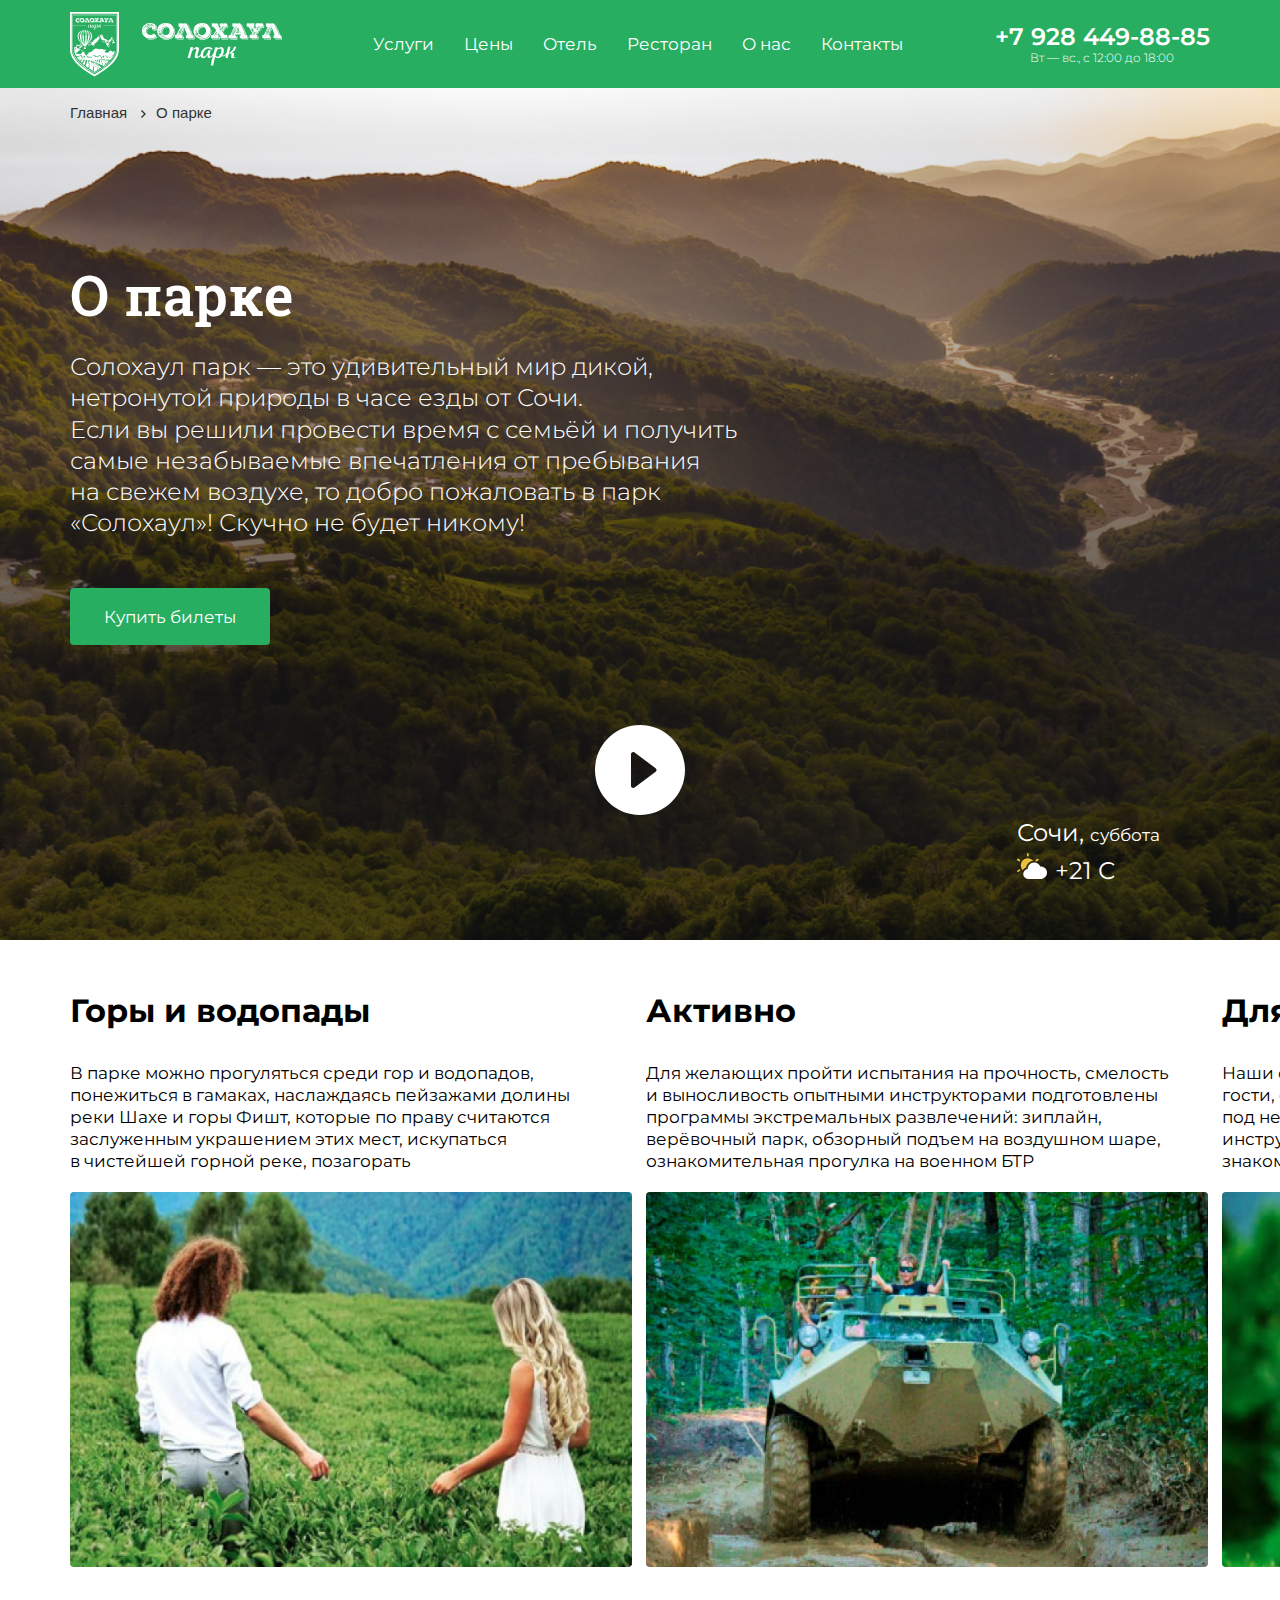
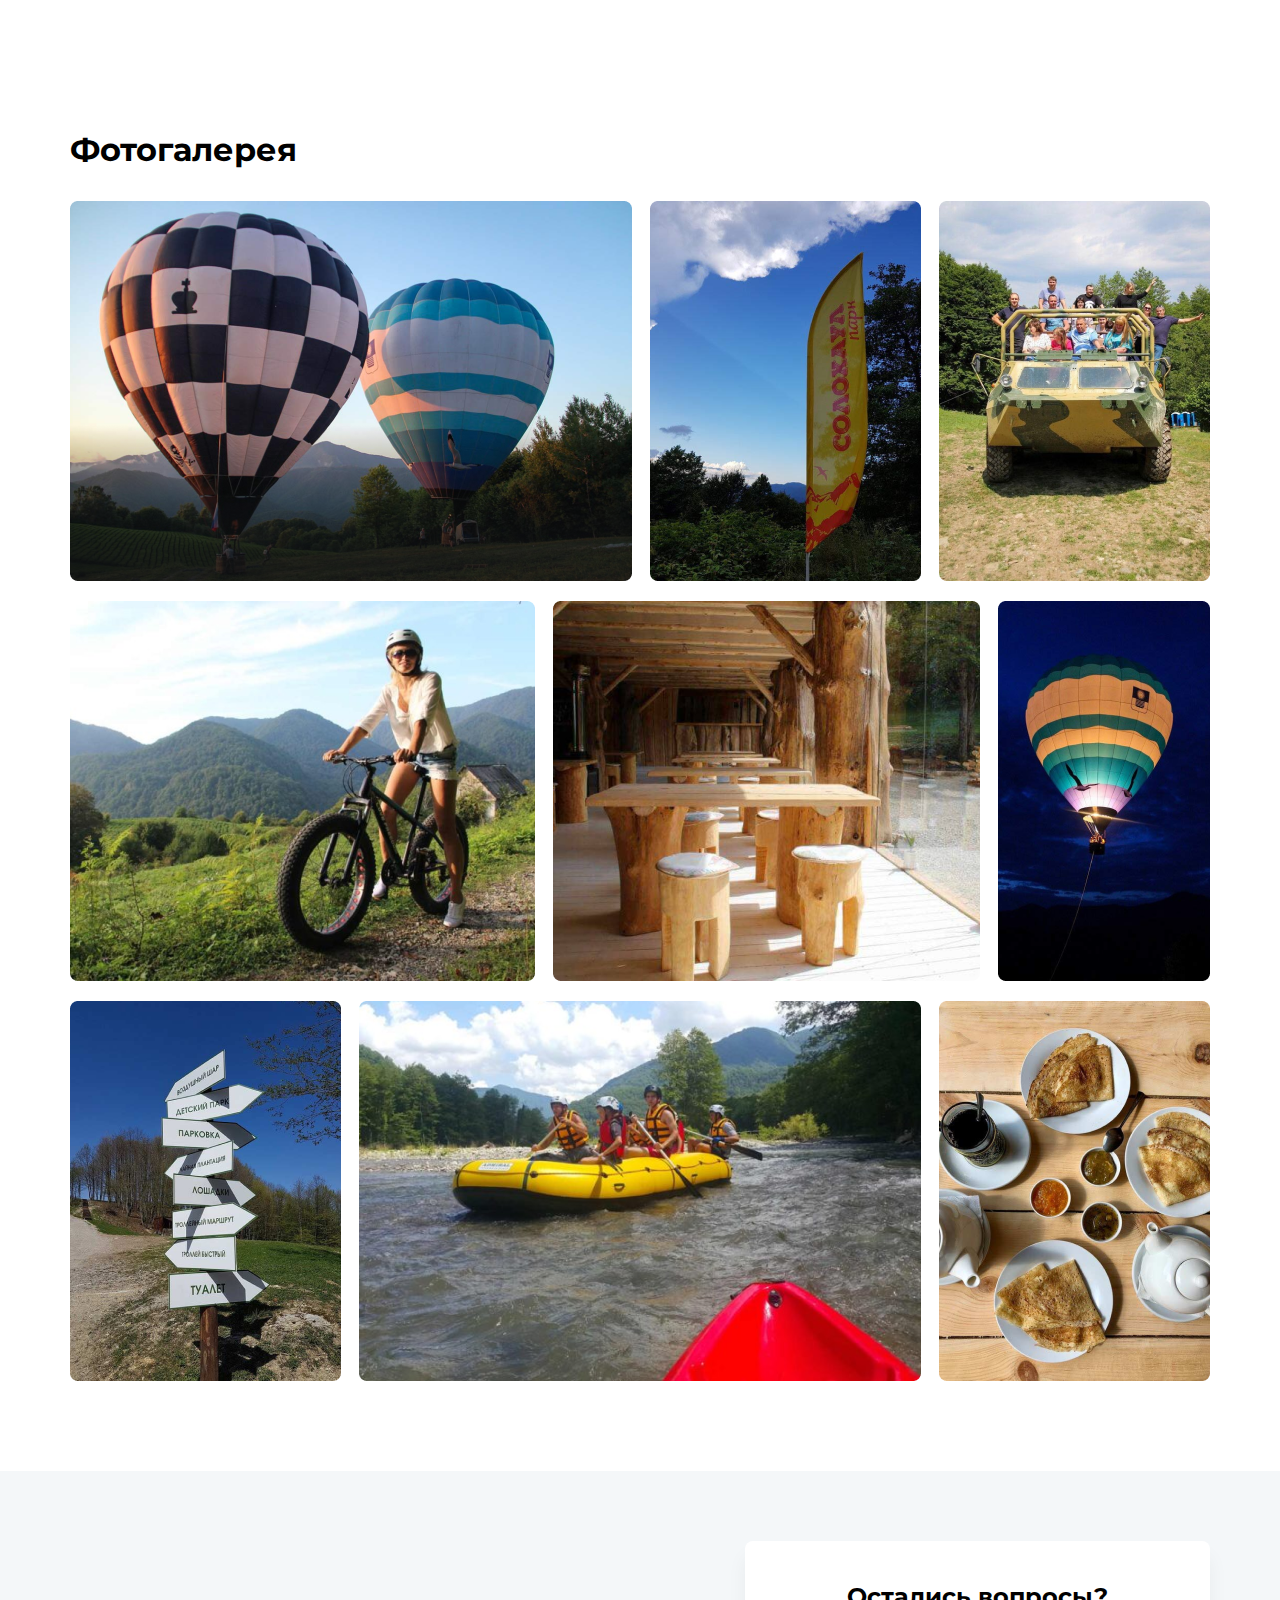
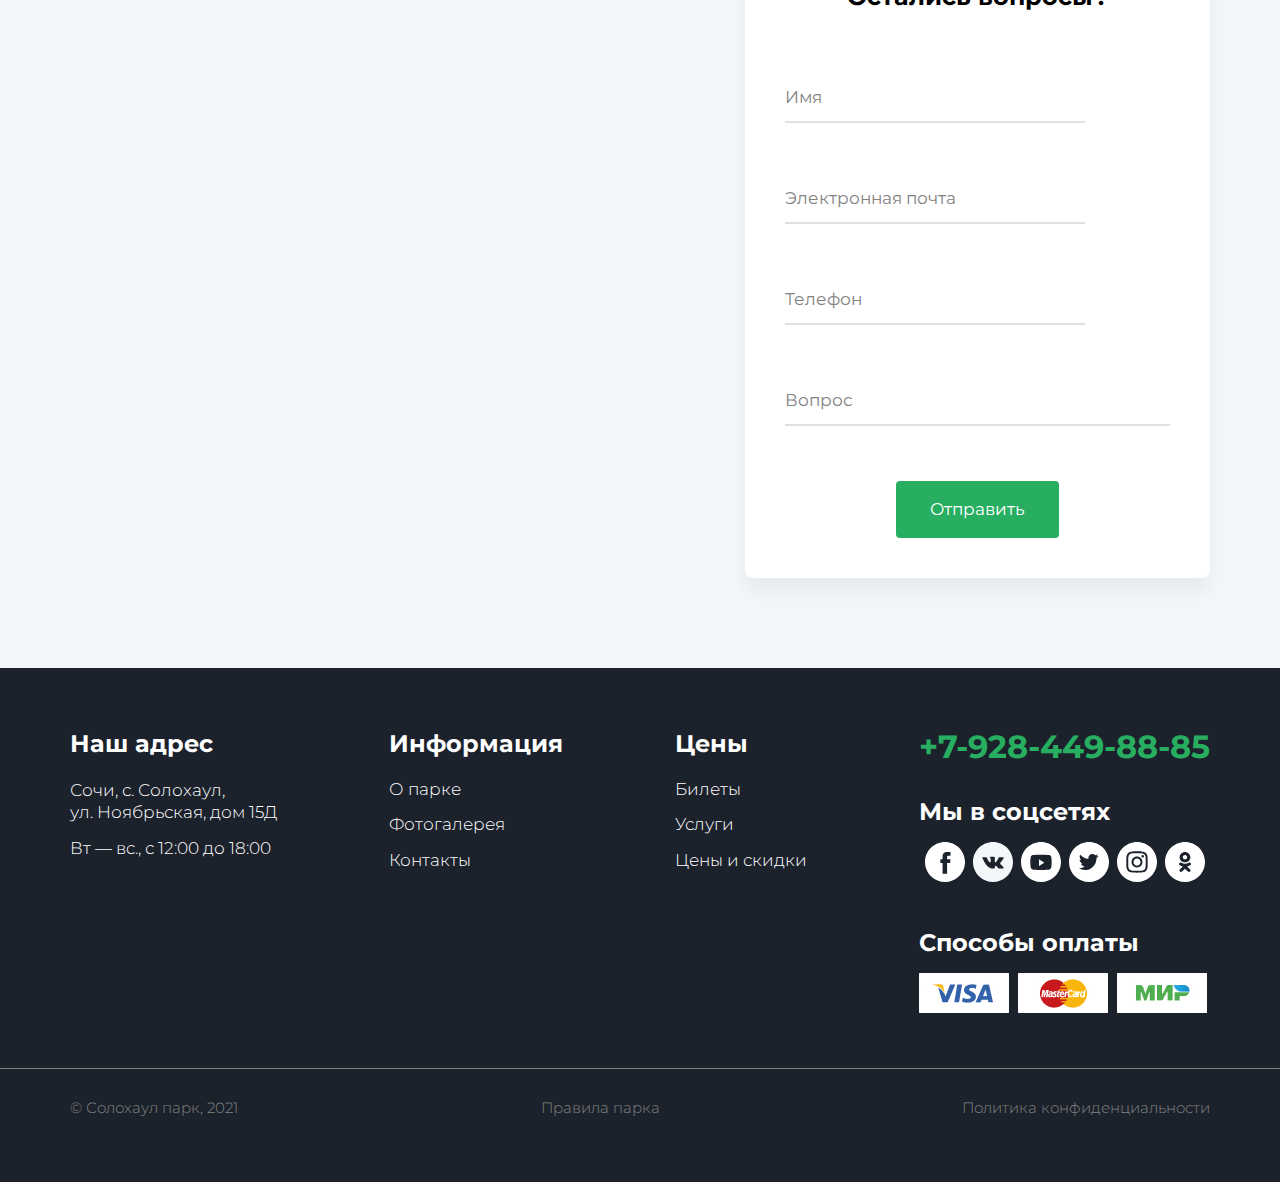
==== commit ec953e18: "'new'" ====
--- a/about.html
+++ b/about.html
@@ -111,16 +111,34 @@
 
     <!-- About -->
 
-    <section class="about">
+    <section class="about-us about">
       <div class="container about__container">
+
         <div class="about__inner">
-          <h2 class="about__subtitle">Солохаул парк</h2>
-          <p class="about__description">Наш парк — это удивительный мир дикой, нетронутой природы в часе езды от Сочи.</p>
-          <p class="about__description">В парке можно прогуляться среди гор и водопадов, понежиться в гамаках, наслаждаясь пейзажами долины реки Шахе и горы Фишт, которые по праву считаются заслуженным украшением этих мест, искупаться в чистейшей горной реке, позагорать.</p>
-          <p class="about__description">Если вы решили провести время с семьёй и получить самые незабываемые впечатления от пребывания на свежем воздухе, то добро пожаловать в парк «Солохаул»! Скучно не будет никому!</p>
-        </div>
-
-        <img src="./assets/img/about-img.jpg" alt="Велосипедист в горах">
+          <h2 class="about__subtitle">Горы и водопады</h2>
+          <p class="about__description">В парке можно прогуляться среди гор и водопадов, понежиться в гамаках, наслаждаясь пейзажами долины реки Шахе и горы Фишт, которые по праву считаются заслуженным украшением этих мест, искупаться в чистейшей горной реке, позагорать</p>
+          <img src="./assets/img/about-couple.jpg" alt="Пара на лугу">
+        </div>
+
+        <div class="about__inner">
+          <h2 class="about__subtitle">Активно</h2>
+          <p class="about__description">Для желающих пройти испытания на прочность, смелость и выносливость опытными инструкторами подготовлены программы экстремальных развлечений: зиплайн, верёвочный парк, обзорный подъем на воздушном шаре, ознакомительная прогулка на военном БТР</p>
+          <img src="./assets/img/about-btr.jpg" alt="БТР">
+        </div>
+
+        <div class="about__inner">
+          <h2 class="about__subtitle">Для детей</h2>
+          <p class="about__description">Наши самые маленькие, но при этом не менее дорогие гости, смогут посетить детский верёвочный парк, под неусыпным и бдительным присмотром опытных инструкторов, которые встретят вас, как старинных знакомых</p>
+          <img src="./assets/img/about-children.jpg" alt="Дети на скамейке">
+        </div>
+
+        <div class="about__inner">
+          <h2 class="about__subtitle">Еда</h2>
+          <p class="about__description">Ну и, конечно же, после многочисленных ярких впечатлений, мы приглашаем наших гостей подкрепиться вкусными блюдами, которые всегда рады предложить в нескольких ресторанах нашего «Солохаул Парка». Если вы захотите остаться на ночь — на территории есть несколько гостиниц.</p>
+          <img src="./assets/img/about-food.jpg" alt="Еда">
+        </div>
+
+        
 
       </div>
     </section>
--- a/assets/css/style.css
+++ b/assets/css/style.css
@@ -2007,7 +2007,7 @@
 
 
 
-/* ----- About-us html section ----- */
+/* ----- About-us opening ----- */
 
 @media (min-width: 1px) {
 
@@ -2158,5 +2158,19 @@
 
 }
 
-
-
+/* ----- About-us about -----  */
+
+@media (min-width: 1px) {
+
+  .about-us .about__container img::after {
+    content: '';
+    display: flex;
+    width: 150px;
+    height: 1px;
+    background-color:#27AE60;
+  }
+
+}
+
+
+
